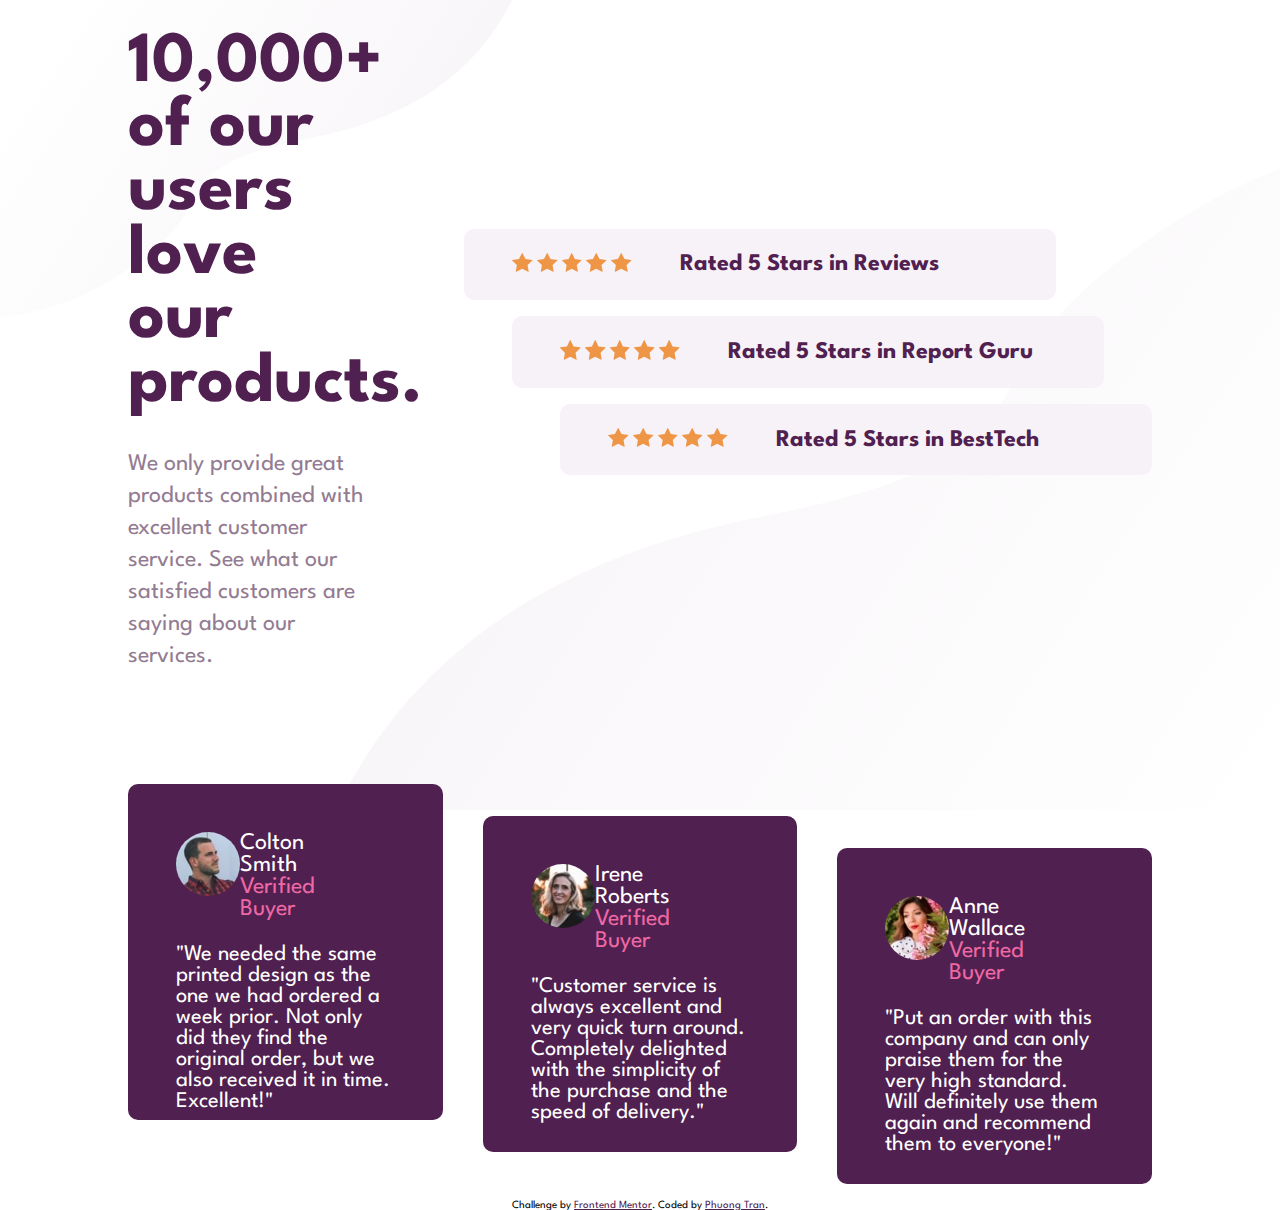
==== index.html @ 3b467ba1 "Initial commit" ====
<!DOCTYPE html>
<html lang="en">
  <head>
    <meta charset="UTF-8" />
    <meta name="viewport" content="width=device-width, initial-scale=1.0" />
    <!-- displays site properly based on user's device -->

    <link
      rel="icon"
      type="image/png"
      sizes="32x32"
      href="./images/favicon-32x32.png"
    />
    <link rel="stylesheet" href="index.css" />

    <title>Frontend Mentor | Social proof section</title>

    <!-- Feel free to remove these styles or customise in your own stylesheet 👍 -->
  </head>
  <body>
    <picture>
      <div class="bg_top"></div>
      <div class="bg_bottom"></div>
    </picture>
    <main>
      <section class="overview">
        <section class="description">
          <h1>10,000+ of our users love our products.</h1>
          <p>
            We only provide great products combined with excellent customer
            service. See what our satisfied customers are saying about our
            services.
          </p>
        </section>
        <section class="ratings">
          <div class="rates">
            <picture>
              <img src="/images/icon-star.svg" alt="star" />
              <img src="/images/icon-star.svg" alt="star" />
              <img src="/images/icon-star.svg" alt="star" />
              <img src="/images/icon-star.svg" alt="star" />
              <img src="/images/icon-star.svg" alt="star" />
            </picture>
            <p>Rated 5 Stars in Reviews</p>
          </div>
          <div class="rates">
            <picture>
              <img src="/images/icon-star.svg" alt="star" />
              <img src="/images/icon-star.svg" alt="star" />
              <img src="/images/icon-star.svg" alt="star" />
              <img src="/images/icon-star.svg" alt="star" />
              <img src="/images/icon-star.svg" alt="star" />
            </picture>
            <p>Rated 5 Stars in Report Guru</p>
          </div>
          <div class="rates">
            <picture>
              <img src="/images/icon-star.svg" alt="star" />
              <img src="/images/icon-star.svg" alt="star" />
              <img src="/images/icon-star.svg" alt="star" />
              <img src="/images/icon-star.svg" alt="star" />
              <img src="/images/icon-star.svg" alt="star" />
            </picture>
            <p>Rated 5 Stars in BestTech</p>
          </div>
        </section>
      </section>
      <section class="reviews">
        <div class="review">
          <div>
            <img src="images/image-colton.jpg" alt="colten_smith" />
            <div class="review_person">
              <p>Colton Smith</p>
              <p>Verified Buyer</p>
            </div>
          </div>
          <p>
            "We needed the same printed design as the one we had ordered a week
            prior. Not only did they find the original order, but we also
            received it in time. Excellent!"
          </p>
        </div>
        <div class="review">
          <div>
            <img src="images/image-irene.jpg" alt="irene_roberts" />
            <div class="review_person">
              <p>Irene Roberts</p>
              <p>Verified Buyer</p>
            </div>
          </div>
          <p>
            "Customer service is always excellent and very quick turn around.
            Completely delighted with the simplicity of the purchase and the
            speed of delivery."
          </p>
        </div>
        <div class="review">
          <div>
            <img src="images/image-anne.jpg" alt="anne_wallace" />
            <div class="review_person">
              <p>Anne Wallace</p>
              <p>Verified Buyer</p>
            </div>
          </div>
          <p>
            "Put an order with this company and can only praise them for the
            very high standard. Will definitely use them again and recommend
            them to everyone!"
          </p>
        </div>
      </section>
    </main>

    <footer class="attribution">
      Challenge by
      <a href="https://www.frontendmentor.io?ref=challenge" target="_blank"
        >Frontend Mentor</a
      >. Coded by <a href="#">Phuong Tran</a>.
    </footer>
  </body>
</html>
---- index.css ----
@import url("https://fonts.googleapis.com/css2?family=League+Spartan:wght@400;500;700&display=swap");
* {
  box-sizing: border-box;
  margin: 0;
  padding: 0;
}

body {
  height: 100vh;
  position: relative;
  display: grid;
  place-items: center;
  font-family: "League Spartan", sans-serif;
}

.bg_top {
  background-image: url("images/bg-pattern-top-mobile.svg");
  background-repeat: no-repeat;
  background-size: contain;
  position: absolute;
  width: 90%;
  height: 90%;
  top: 0;
  left: 0;
}
@media screen and (min-width: 600px) {
  .bg_top {
    background-image: url("images/bg-pattern-top-desktop.svg");
    background-repeat: no-repeat;
    background-size: contain;
    position: absolute;
    width: 40%;
    height: 40%;
    top: 0;
    left: 0;
  }
}

.bg_bottom {
  background-image: url("images/bg-pattern-bottom-mobile.svg");
  background-repeat: no-repeat;
  background-size: contain;
  position: absolute;
  width: 100%;
  height: 85%;
  bottom: -11rem;
  right: 0rem;
}
@media screen and (min-width: 600px) {
  .bg_bottom {
    background-image: url("images/bg-pattern-bottom-desktop.svg");
    background-repeat: no-repeat;
    background-size: contain;
    position: absolute;
    width: 85%;
    height: 85%;
    bottom: 0;
    right: -9rem;
  }
}

main {
  display: flex;
  flex-direction: column;
  justify-content: center;
  align-items: center;
  width: 85%;
  position: relative;
}
@media screen and (min-width: 600px) {
  main {
    width: 80%;
  }
}

.overview {
  display: flex;
  flex-direction: column;
}
.overview .description {
  text-align: center;
  padding: 2rem 0;
}
.overview .description h1 {
  font-size: 2rem;
  color: hsl(300deg, 43%, 22%);
  padding-bottom: 1rem;
  font-size: 2.5rem;
}
.overview .description p {
  color: hsl(303deg, 10%, 53%);
  font-size: 1.09rem;
}
@media screen and (min-width: 600px) {
  .overview {
    flex-direction: row;
    justify-content: space-between;
    margin-bottom: 4rem;
  }
  .overview .description {
    width: 50%;
    text-align: left;
  }
  .overview .description h1 {
    width: 70%;
    font-size: 4.5rem;
    line-height: 4rem;
    margin-bottom: 1rem;
  }
  .overview .description p {
    width: 75%;
    font-size: 1.5rem;
    line-height: 2rem;
  }
}
.overview .ratings .rates {
  background: hsl(300deg, 24%, 96%);
  border-radius: 10px;
  padding: 1rem;
  margin-bottom: 1rem;
  text-align: center;
}
.overview .ratings .rates p {
  font-weight: bold;
  color: hsl(300deg, 43%, 22%);
  margin-top: 0.4rem;
}
@media screen and (min-width: 600px) {
  .overview .ratings {
    margin: auto 0;
  }
  .overview .ratings .rates {
    width: 37rem;
    display: flex;
    flex-direction: row;
    padding: 1.5rem 3rem;
    margin: 1rem 0;
    align-items: center;
  }
  .overview .ratings .rates p {
    font-size: 1.5rem;
    margin-left: 3rem;
    margin-top: 0;
  }
  .overview .ratings .rates:nth-child(2) {
    margin-left: 3rem;
  }
  .overview .ratings .rates:nth-child(3) {
    margin-left: 6rem;
  }
  .overview .ratings .rates picture img {
    width: 1.3rem;
  }
}

.reviews {
  margin-top: 1rem;
  color: hsl(0deg, 0%, 100%);
}
.reviews .review {
  border-radius: 10px;
  background-color: hsl(300deg, 43%, 22%);
  padding: 2rem;
  margin-bottom: 1rem;
}
.reviews .review div {
  display: flex;
  flex-direction: row;
  justify-content: space-between;
  width: 65%;
  height: 3.5rem;
  padding-bottom: 1rem;
}
.reviews .review div img {
  border-radius: 50%;
  width: 2.5rem;
}
.reviews .review div .review_person {
  display: flex;
  flex-direction: column;
}
.reviews .review div .review_person p:last-child {
  color: hsl(333deg, 80%, 67%);
}
@media screen and (min-width: 600px) {
  .reviews {
    display: flex;
    flex-direction: row;
    gap: 2.5rem;
  }
  .reviews .review {
    width: 100%;
    height: 21rem;
    font-size: 1.4rem;
    padding: 3rem;
  }
  .reviews .review:nth-child(2) {
    margin-top: 2rem;
  }
  .reviews .review:nth-child(3) {
    margin-top: 4rem;
  }
  .reviews .review div {
    font-size: 1.5rem;
    margin-bottom: 2rem;
    height: 5rem;
    width: 65%;
    justify-content: space-between;
  }
  .reviews .review div img {
    width: 4rem;
  }
  .reviews .review div .review_person {
    width: 60%;
  }
}

.attribution {
  font-size: 11px;
  text-align: center;
}
.attribution a {
  color: hsl(300deg, 43%, 22%);
}/*# sourceMappingURL=index.css.map */
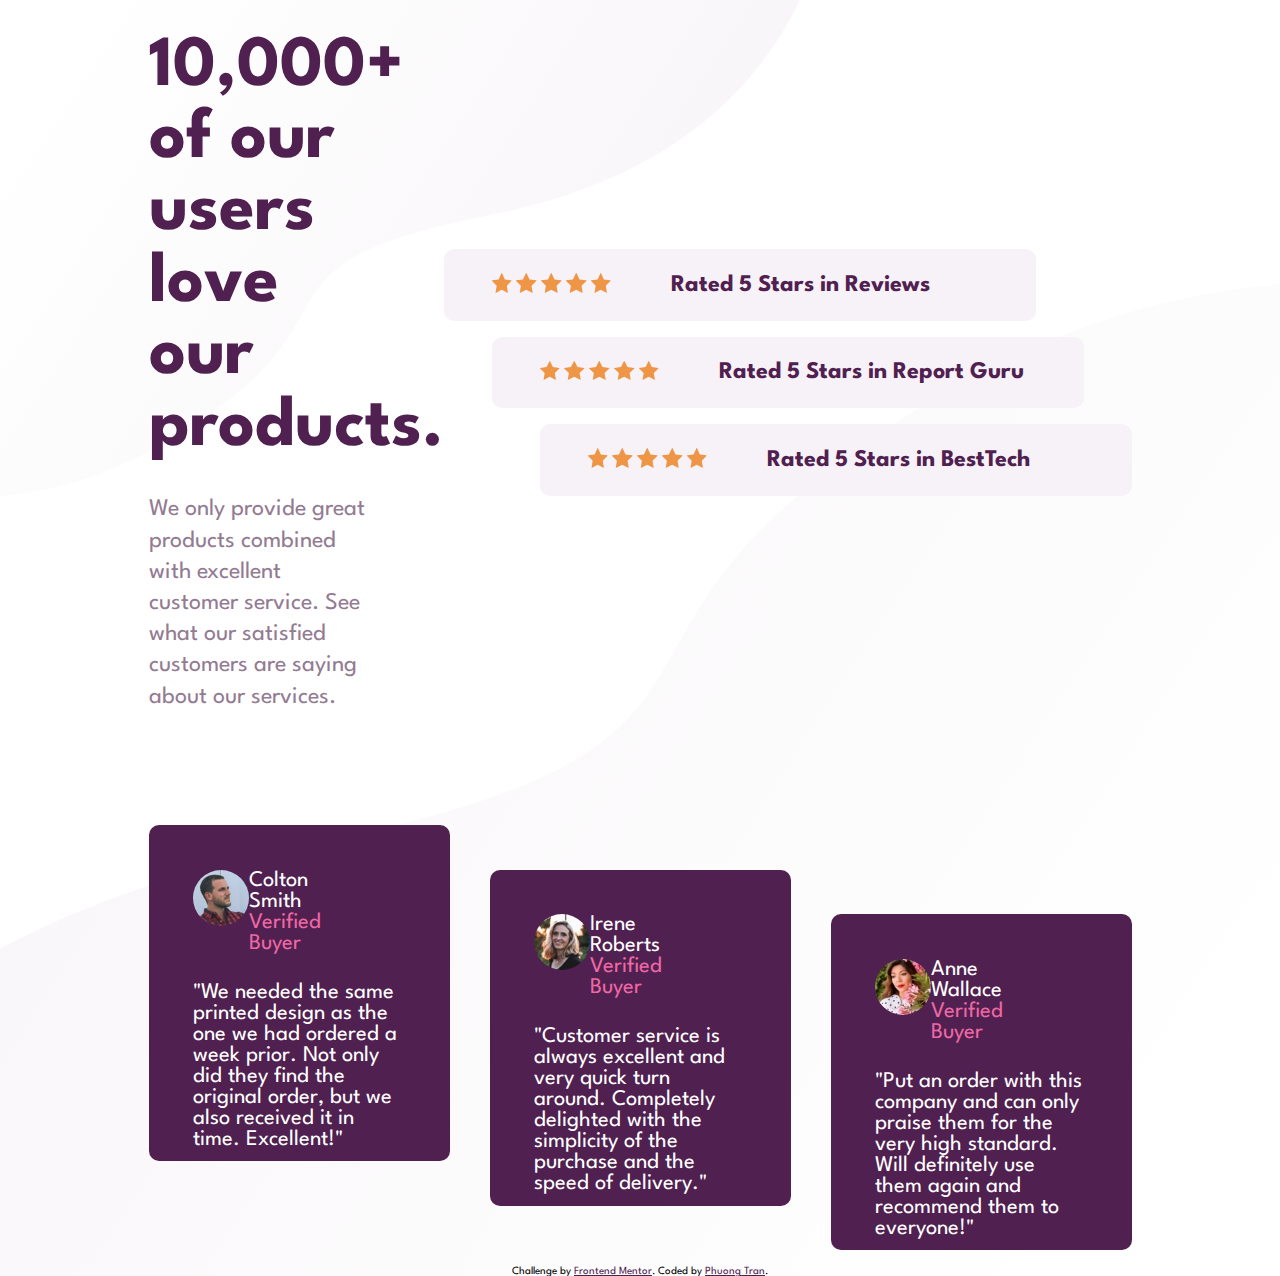
==== commit 9ce64127: "update: bg-pattern to body, aria-hidden added, testimonials changed to figure, figcaption and blockq" ====
--- a/index.html
+++ b/index.html
@@ -18,10 +18,6 @@
     <!-- Feel free to remove these styles or customise in your own stylesheet 👍 -->
   </head>
   <body>
-    <picture>
-      <div class="bg_top"></div>
-      <div class="bg_bottom"></div>
-    </picture>
     <main>
       <section class="overview">
         <section class="description">
@@ -35,79 +31,79 @@
         <section class="ratings">
           <div class="rates">
             <picture>
-              <img src="/images/icon-star.svg" alt="star" />
-              <img src="/images/icon-star.svg" alt="star" />
-              <img src="/images/icon-star.svg" alt="star" />
-              <img src="/images/icon-star.svg" alt="star" />
-              <img src="/images/icon-star.svg" alt="star" />
+              <img src="/images/icon-star.svg" alt="star" aria-hidden="true" />
+              <img src="/images/icon-star.svg" alt="star" aria-hidden="true" />
+              <img src="/images/icon-star.svg" alt="star" aria-hidden="true" />
+              <img src="/images/icon-star.svg" alt="star" aria-hidden="true" />
+              <img src="/images/icon-star.svg" alt="star" aria-hidden="true" />
             </picture>
             <p>Rated 5 Stars in Reviews</p>
           </div>
           <div class="rates">
             <picture>
-              <img src="/images/icon-star.svg" alt="star" />
-              <img src="/images/icon-star.svg" alt="star" />
-              <img src="/images/icon-star.svg" alt="star" />
-              <img src="/images/icon-star.svg" alt="star" />
-              <img src="/images/icon-star.svg" alt="star" />
+              <img src="/images/icon-star.svg" alt="star" aria-hidden="true" />
+              <img src="/images/icon-star.svg" alt="star" aria-hidden="true" />
+              <img src="/images/icon-star.svg" alt="star" aria-hidden="true" />
+              <img src="/images/icon-star.svg" alt="star" aria-hidden="true" />
+              <img src="/images/icon-star.svg" alt="star" aria-hidden="true" />
             </picture>
             <p>Rated 5 Stars in Report Guru</p>
           </div>
           <div class="rates">
             <picture>
-              <img src="/images/icon-star.svg" alt="star" />
-              <img src="/images/icon-star.svg" alt="star" />
-              <img src="/images/icon-star.svg" alt="star" />
-              <img src="/images/icon-star.svg" alt="star" />
-              <img src="/images/icon-star.svg" alt="star" />
+              <img src="/images/icon-star.svg" alt="star" aria-hidden="true" />
+              <img src="/images/icon-star.svg" alt="star" aria-hidden="true" />
+              <img src="/images/icon-star.svg" alt="star" aria-hidden="true" />
+              <img src="/images/icon-star.svg" alt="star" aria-hidden="true" />
+              <img src="/images/icon-star.svg" alt="star" aria-hidden="true" />
             </picture>
             <p>Rated 5 Stars in BestTech</p>
           </div>
         </section>
       </section>
       <section class="reviews">
-        <div class="review">
-          <div>
+        <figure class="review">
+          <figcaption>
             <img src="images/image-colton.jpg" alt="colten_smith" />
             <div class="review_person">
               <p>Colton Smith</p>
               <p>Verified Buyer</p>
             </div>
-          </div>
-          <p>
+          </figcaption>
+          <blockquote>
             "We needed the same printed design as the one we had ordered a week
             prior. Not only did they find the original order, but we also
             received it in time. Excellent!"
-          </p>
-        </div>
-        <div class="review">
-          <div>
+          </blockquote>
+        </figure>
+        <figure class="review">
+          <figcaption>
             <img src="images/image-irene.jpg" alt="irene_roberts" />
             <div class="review_person">
               <p>Irene Roberts</p>
               <p>Verified Buyer</p>
             </div>
-          </div>
-          <p>
+          </figcaption>
+          <blockquote>
             "Customer service is always excellent and very quick turn around.
             Completely delighted with the simplicity of the purchase and the
             speed of delivery."
-          </p>
-        </div>
-        <div class="review">
-          <div>
+          </blockquote>
+        </figure>
+        <figure class="review">
+          <figcaption>
             <img src="images/image-anne.jpg" alt="anne_wallace" />
             <div class="review_person">
               <p>Anne Wallace</p>
               <p>Verified Buyer</p>
             </div>
-          </div>
-          <p>
+          </figcaption>
+          <blockquote>
             "Put an order with this company and can only praise them for the
             very high standard. Will definitely use them again and recommend
             them to everyone!"
-          </p>
-        </div>
+          </blockquote>
+        </figure>
       </section>
     </main>
 
--- a/index.css
+++ b/index.css
@@ -6,56 +6,17 @@
 }
 
 body {
-  height: 100vh;
+  min-height: 100vh;
   position: relative;
   display: grid;
-  place-items: center;
+  place-content: center;
   font-family: "League Spartan", sans-serif;
-}
-
-.bg_top {
-  background-image: url("images/bg-pattern-top-mobile.svg");
-  background-repeat: no-repeat;
-  background-size: contain;
-  position: absolute;
-  width: 90%;
-  height: 90%;
-  top: 0;
-  left: 0;
-}
-@media screen and (min-width: 600px) {
-  .bg_top {
-    background-image: url("images/bg-pattern-top-desktop.svg");
-    background-repeat: no-repeat;
-    background-size: contain;
-    position: absolute;
-    width: 40%;
-    height: 40%;
-    top: 0;
-    left: 0;
-  }
-}
-
-.bg_bottom {
-  background-image: url("images/bg-pattern-bottom-mobile.svg");
-  background-repeat: no-repeat;
-  background-size: contain;
-  position: absolute;
-  width: 100%;
-  height: 85%;
-  bottom: -11rem;
-  right: 0rem;
-}
-@media screen and (min-width: 600px) {
-  .bg_bottom {
-    background-image: url("images/bg-pattern-bottom-desktop.svg");
-    background-repeat: no-repeat;
-    background-size: contain;
-    position: absolute;
-    width: 85%;
-    height: 85%;
-    bottom: 0;
-    right: -9rem;
+  background: url("images/bg-pattern-top-mobile.svg") left top no-repeat, url("images/bg-pattern-bottom-mobile.svg") bottom right no-repeat;
+}
+@media screen and (min-width: 600px) {
+  body {
+    background: url("images/bg-pattern-top-desktop.svg") left top no-repeat, url("images/bg-pattern-bottom-desktop.svg") bottom right no-repeat;
+    background-size: 50em, 100em;
   }
 }
 
@@ -64,12 +25,17 @@
   flex-direction: column;
   justify-content: center;
   align-items: center;
-  width: 85%;
+  margin: 0 2rem;
   position: relative;
 }
 @media screen and (min-width: 600px) {
   main {
-    width: 80%;
+    margin: 0 14em;
+  }
+}
+@media screen and (min-width: 2000px) {
+  main {
+    margin: 0 17em;
   }
 }
 
@@ -103,14 +69,22 @@
   }
   .overview .description h1 {
     width: 70%;
-    font-size: 4.5rem;
-    line-height: 4rem;
-    margin-bottom: 1rem;
+    font-size: 4.5em;
+    line-height: 1em;
+    margin-bottom: 0.2em;
   }
   .overview .description p {
     width: 75%;
-    font-size: 1.5rem;
-    line-height: 2rem;
+    font-size: 1.5em;
+    line-height: 1.3em;
+  }
+}
+@media screen and (min-width: 600px) and (min-width: 2000px) {
+  .overview .description h1 {
+    font-size: 6em;
+  }
+  .overview .description p {
+    font-size: 2em;
   }
 }
 .overview .ratings .rates {
@@ -130,26 +104,45 @@
     margin: auto 0;
   }
   .overview .ratings .rates {
-    width: 37rem;
+    width: 37em;
     display: flex;
     flex-direction: row;
-    padding: 1.5rem 3rem;
-    margin: 1rem 0;
+    padding: 1.5em 3em;
+    margin: 1em 0;
     align-items: center;
   }
   .overview .ratings .rates p {
-    font-size: 1.5rem;
-    margin-left: 3rem;
+    font-size: 1.5em;
+    margin-left: 2.5em;
     margin-top: 0;
   }
   .overview .ratings .rates:nth-child(2) {
-    margin-left: 3rem;
+    margin-left: 3em;
   }
   .overview .ratings .rates:nth-child(3) {
-    margin-left: 6rem;
+    margin-left: 6em;
   }
   .overview .ratings .rates picture img {
-    width: 1.3rem;
+    width: 1.3em;
+  }
+}
+@media screen and (min-width: 2000px) {
+  .overview .ratings .rates {
+    width: 43em;
+    margin: 2em 0;
+    padding: 1.8em 3em;
+  }
+  .overview .ratings .rates p {
+    font-size: 1.8em;
+  }
+  .overview .ratings .rates:nth-child(2) {
+    margin-left: 5em;
+  }
+  .overview .ratings .rates:nth-child(3) {
+    margin-left: 10em;
+  }
+  .overview .ratings .rates picture img {
+    width: 1.5em;
   }
 }
 
@@ -163,7 +156,7 @@
   padding: 2rem;
   margin-bottom: 1rem;
 }
-.reviews .review div {
+.reviews .review figcaption {
   display: flex;
   flex-direction: row;
   justify-content: space-between;
@@ -171,47 +164,53 @@
   height: 3.5rem;
   padding-bottom: 1rem;
 }
-.reviews .review div img {
+.reviews .review figcaption img {
   border-radius: 50%;
   width: 2.5rem;
 }
-.reviews .review div .review_person {
+.reviews .review figcaption .review_person {
   display: flex;
   flex-direction: column;
 }
-.reviews .review div .review_person p:last-child {
+.reviews .review figcaption .review_person p:last-child {
   color: hsl(333deg, 80%, 67%);
 }
 @media screen and (min-width: 600px) {
   .reviews {
     display: flex;
     flex-direction: row;
-    gap: 2.5rem;
+    gap: 2.5em;
   }
   .reviews .review {
     width: 100%;
-    height: 21rem;
-    font-size: 1.4rem;
-    padding: 3rem;
+    height: 15em;
+    font-size: 1.4em;
+    padding: 2em;
   }
   .reviews .review:nth-child(2) {
-    margin-top: 2rem;
+    margin-top: 2em;
   }
   .reviews .review:nth-child(3) {
-    margin-top: 4rem;
-  }
-  .reviews .review div {
-    font-size: 1.5rem;
-    margin-bottom: 2rem;
-    height: 5rem;
+    margin-top: 4em;
+  }
+  .reviews .review figcaption {
+    font-size: 1em;
+    margin-bottom: 1em;
+    height: 4em;
     width: 65%;
     justify-content: space-between;
   }
-  .reviews .review div img {
-    width: 4rem;
-  }
-  .reviews .review div .review_person {
+  .reviews .review figcaption img {
+    width: 2.5em;
+    height: 2.5em;
+  }
+  .reviews .review figcaption .review_person {
     width: 60%;
+  }
+}
+@media screen and (min-width: 2000px) {
+  .reviews .review {
+    font-size: 1.8em;
   }
 }
 
